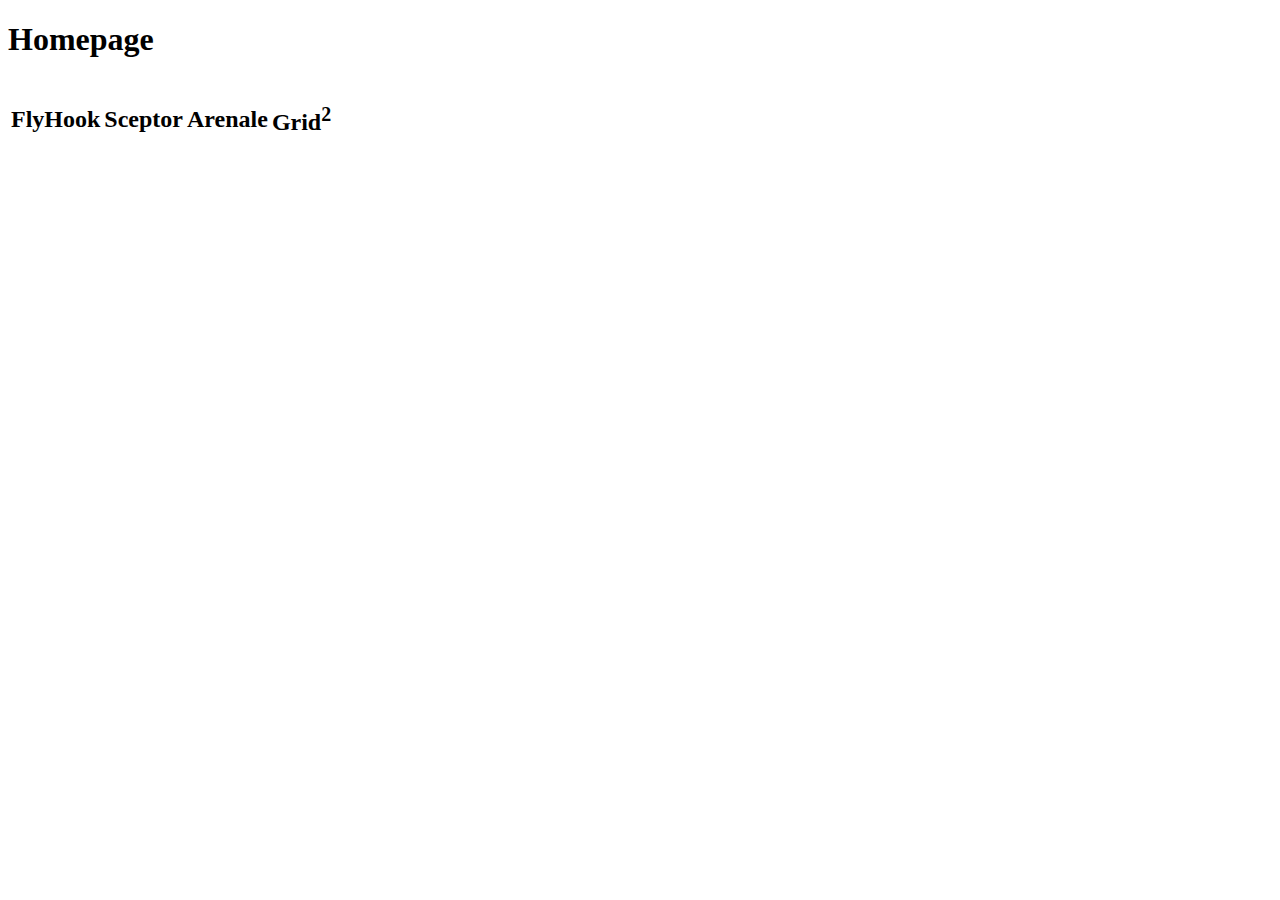
==== index.html @ a8e89d9a "renamed style.css renamed unrealtournament.png renamed index.html" ====
<!DOCTYPE html>

<html>
    <head>
        <meta charset="utf-8">
        <title>Flare Studios</title>
        <link rel="stylesheet" href="style.css">
    </head>

    <body>
        <div class="top">
            <h1>Homepage</h1>
        </div>
        
        <table class="games">
            <tr>
                <td>
                    <h2 class="game-title" id="flyhook">FlyHook</h3>
                </td>
                <td>
                    <h2 class="game-title" id="sceptor">Sceptor</h3>
                </td>
                <td>
                    <h2 class="game-title" id="arenale">Arenale</h3>
                </td>
                <td>
                    <h2 class="game-title" id="gridsquared">Grid<sup>2</sup></h2>
                </td>
            </tr>
        </table>
    </body>
</html>
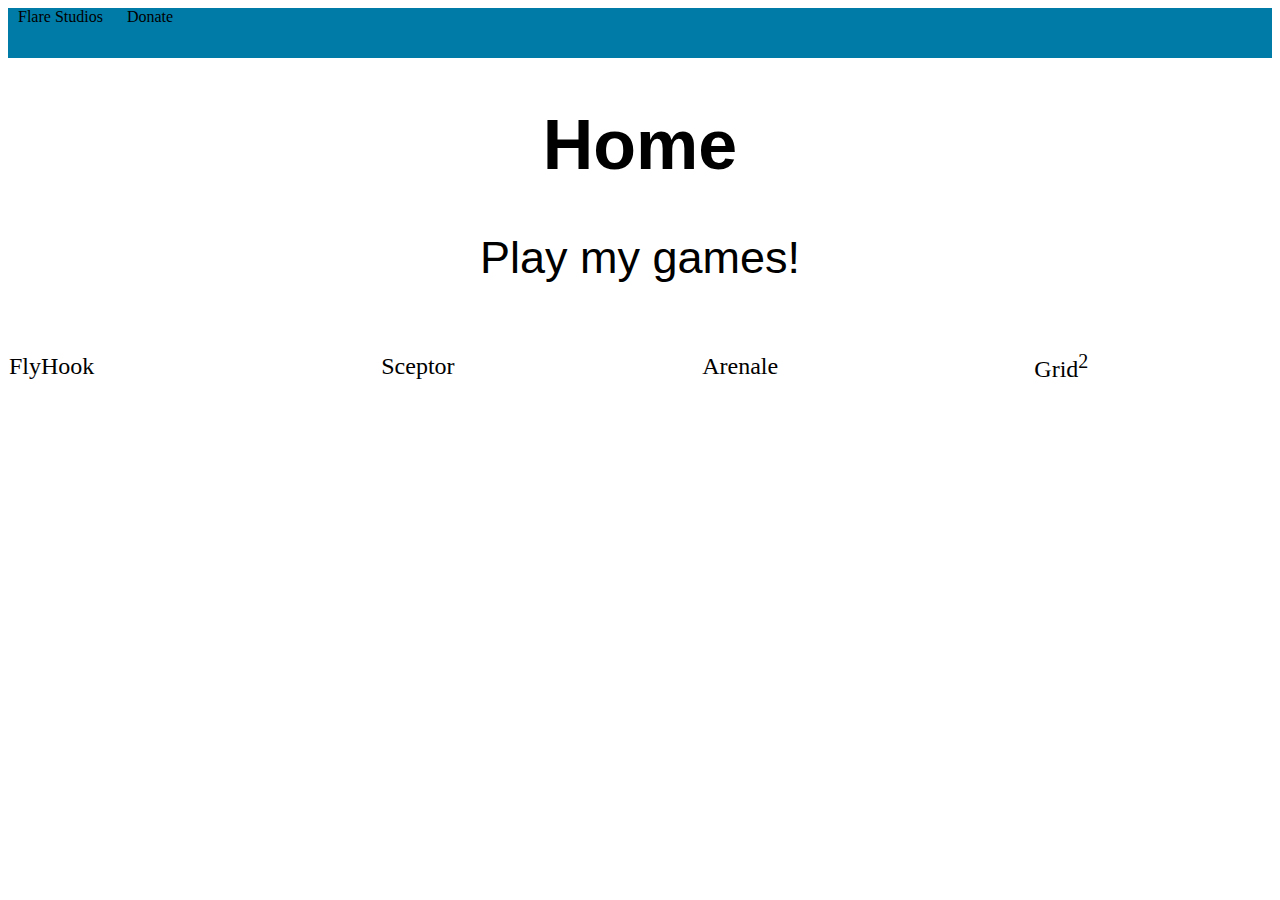
==== commit a791b99d: "update style.css commit steam.png renamed donate.html commit donate.html deleted home.html commit in" ====
--- a/index.html
+++ b/index.html
@@ -4,27 +4,33 @@
     <head>
         <meta charset="utf-8">
         <title>Flare Studios</title>
-        <link rel="stylesheet" href="style.css">
+        <link rel="stylesheet" href="assets/css/style.css">
     </head>
 
     <body>
+        <header class="bar">
+            <a href="index.html" class="nav-link">Flare Studios</a>
+            <a href="donate.html" class="nav-link">Donate</a>
+        </header>
+
         <div class="top">
-            <h1>Homepage</h1>
+            <h1>Home</h1>
+            <p>Play my games!</p>
         </div>
         
-        <table class="games">
+        <table id="games">
             <tr>
                 <td>
-                    <h2 class="game-title" id="flyhook">FlyHook</h3>
+                    <h2 class="game-title">FlyHook</h3>
                 </td>
                 <td>
-                    <h2 class="game-title" id="sceptor">Sceptor</h3>
+                    <h2 class="game-title">Sceptor</h3>
                 </td>
                 <td>
-                    <h2 class="game-title" id="arenale">Arenale</h3>
+                    <h2 class="game-title">Arenale</h3>
                 </td>
                 <td>
-                    <h2 class="game-title" id="gridsquared">Grid<sup>2</sup></h2>
+                    <h2 class="game-title">Grid<sup>2</sup></h2>
                 </td>
             </tr>
         </table>
--- a/assets/css/style.css
+++ b/assets/css/style.css
@@ -0,0 +1,46 @@
+.bar {
+    background-color: #007BA7;
+    overflow: hidden;
+    height: 50px;
+}
+
+#home-nav {
+    text-align: left;
+    color: black;
+    text-decoration: none;
+}
+
+.nav-link {
+    color: black;
+    text-decoration: none;
+    text-align: right;
+    padding: 14px 10px;
+}
+
+.top h1 {
+    text-align: center;
+    font-size: 70px;
+    font-family: -apple-system, BlinkMacSystemFont, 'Segoe UI', Roboto, 'Helvetica Neue', Arial, sans-serif;
+}
+
+.top p {
+    text-align: center;
+    font-size: 45px;
+    font-weight: normal;
+    font-family: -apple-system, BlinkMacSystemFont, 'Segoe UI', Roboto, 'Helvetica Neue', Arial, sans-serif;
+}
+
+#games {
+    border-collapse: collapse;
+    width: 100%;
+}
+
+.games td {
+    padding: 15px;
+    text-align: center;
+}
+
+.game-title {
+    font-weight: normal;
+}
+
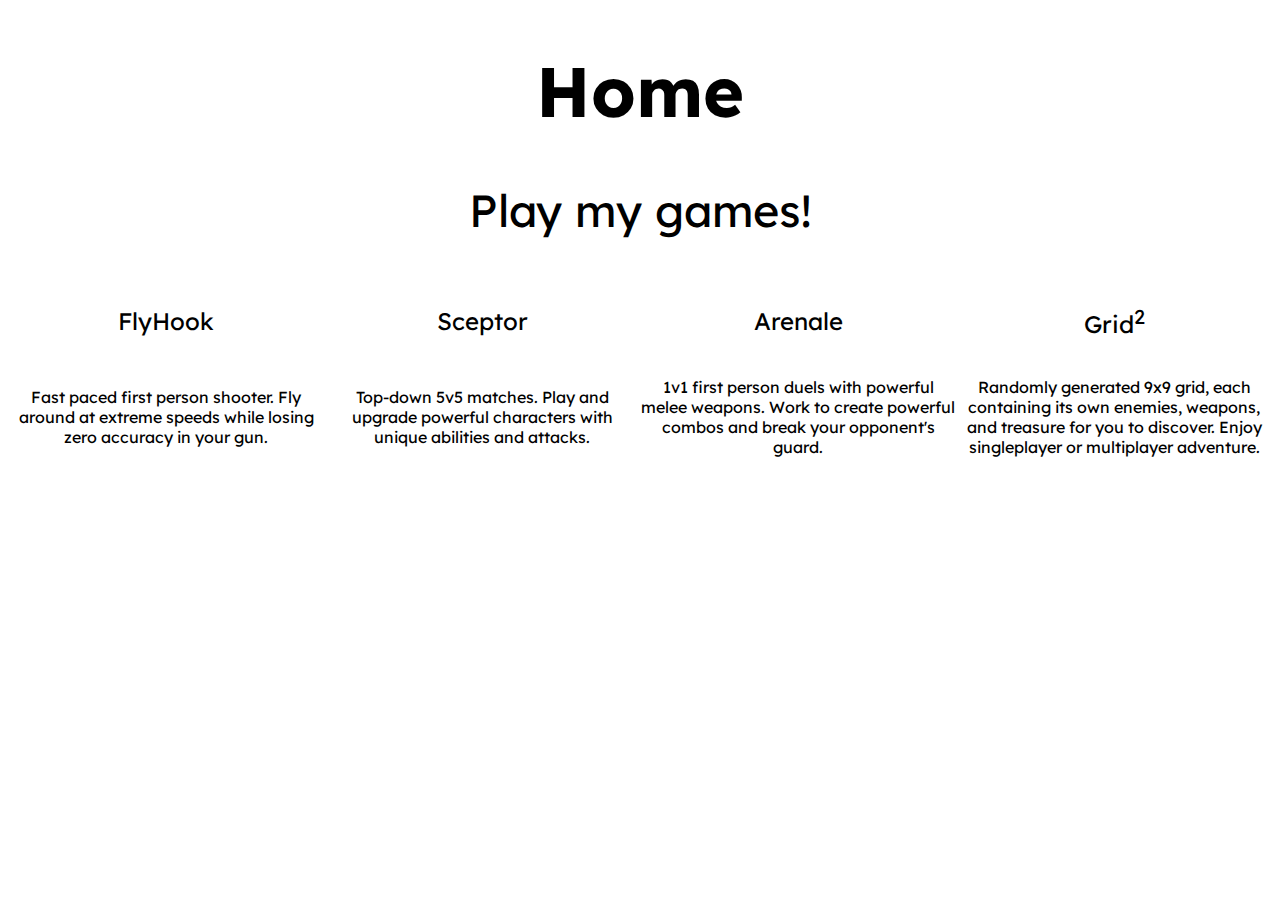
==== commit 2ecb3083: "update index.html update style.css update app.js" ====
--- a/index.html
+++ b/index.html
@@ -1,38 +1,52 @@
 <!DOCTYPE html>
-
 <html>
     <head>
         <meta charset="utf-8">
         <title>Flare Studios</title>
         <link rel="stylesheet" href="assets/css/style.css">
+        <script src="assets/js/app.js"></script>
+
+        <link rel="preconnect" href="https://fonts.googleapis.com">
+        <link rel="preconnect" href="https://fonts.gstatic.com" crossorigin>
+        <link href="https://fonts.googleapis.com/css2?family=Lexend+Deca:wght@100..900&display=swap" rel="stylesheet">
     </head>
 
     <body>
-        <header class="bar">
-            <a href="index.html" class="nav-link">Flare Studios</a>
-            <a href="donate.html" class="nav-link">Donate</a>
-        </header>
+        <div class="nav">
 
-        <div class="top">
+        </div>
+
+        <div class="home">
             <h1>Home</h1>
             <p>Play my games!</p>
         </div>
         
-        <table id="games">
-            <tr>
-                <td>
-                    <h2 class="game-title">FlyHook</h3>
-                </td>
-                <td>
-                    <h2 class="game-title">Sceptor</h3>
-                </td>
-                <td>
-                    <h2 class="game-title">Arenale</h3>
-                </td>
-                <td>
-                    <h2 class="game-title">Grid<sup>2</sup></h2>
-                </td>
-            </tr>
-        </table>
+        <div class="games-container">
+            <table id="games">
+                <tr>
+                    <td><h2 class="game-title">FlyHook</h3></td>
+                    <td><h2 class="game-title">Sceptor</h3></td>
+                    <td><h2 class="game-title">Arenale</h3></td>
+                    <td><h2 class="game-title">Grid<sup>2</sup></h2>
+                    </td>
+                </tr>
+                <tr>
+                    <td><p class="game-description">
+                        Fast paced first person shooter. Fly around at extreme speeds while losing zero accuracy in your gun.
+                    </p></td>
+                    <td><p class="game-description">
+                        Top-down 5v5 matches. Play and upgrade powerful characters with unique abilities and attacks.
+                    </p></td>
+                    <td><p class="game-description">
+                        1v1 first person duels with powerful melee weapons. 
+                        Work to create powerful combos and break your opponent's guard.
+                    </p></td>
+                    <td><p class="game-description">
+                        Randomly generated 9x9 grid, each containing its own enemies, weapons, and treasure for you to discover. 
+                        Enjoy singleplayer or multiplayer adventure.
+                    </p></td>
+                </tr>
+            </table>
+        </div>
     </body>
 </html>
--- a/assets/css/style.css
+++ b/assets/css/style.css
@@ -1,46 +1,40 @@
-.bar {
-    background-color: #007BA7;
-    overflow: hidden;
-    height: 50px;
+body {
+    font-family: 'Lexend Deca', sans-serif;
 }
 
-#home-nav {
-    text-align: left;
-    color: black;
-    text-decoration: none;
+
+.home h1 {
+    text-align: center;
+    font-size: 70px;
 }
 
-.nav-link {
-    color: black;
-    text-decoration: none;
-    text-align: right;
-    padding: 14px 10px;
-}
-
-.top h1 {
-    text-align: center;
-    font-size: 70px;
-    font-family: -apple-system, BlinkMacSystemFont, 'Segoe UI', Roboto, 'Helvetica Neue', Arial, sans-serif;
-}
-
-.top p {
+.home p {
     text-align: center;
     font-size: 45px;
     font-weight: normal;
-    font-family: -apple-system, BlinkMacSystemFont, 'Segoe UI', Roboto, 'Helvetica Neue', Arial, sans-serif;
+}
+
+.games-container {
+    text-align: center;
 }
 
 #games {
     border-collapse: collapse;
     width: 100%;
+    text-align: center;
 }
 
-.games td {
-    padding: 15px;
+#games tr {
     text-align: center;
+}
+
+#games td {
+    width: 25%;
 }
 
 .game-title {
     font-weight: normal;
+    text-align: center;
+    padding-right: 100px;
+    padding-left: 100px;
 }
-
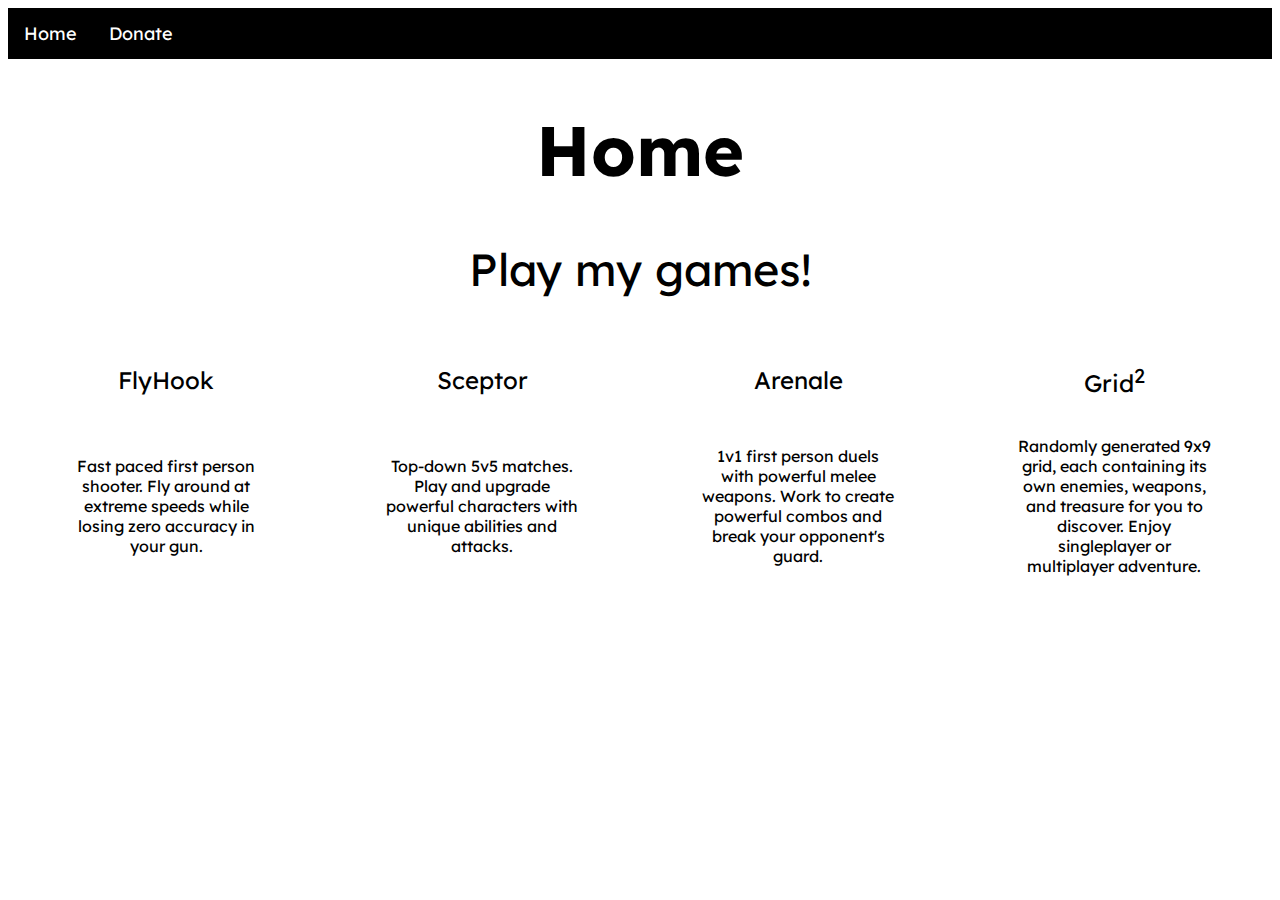
==== commit 5d24dabe: "commit about.html update index.html update style.css" ====
--- a/index.html
+++ b/index.html
@@ -2,6 +2,7 @@
 <html>
     <head>
         <meta charset="utf-8">
+        <meta name="description" content="Play the games of Flare Studios, an indie video game developer.">
         <title>Flare Studios</title>
         <link rel="stylesheet" href="assets/css/style.css">
         <script src="assets/js/app.js"></script>
@@ -13,7 +14,8 @@
 
     <body>
         <div class="nav">
-
+            <a href="index.html">Home</a>
+            <a href="donate.html">Donate</a>
         </div>
 
         <div class="home">
--- a/assets/css/style.css
+++ b/assets/css/style.css
@@ -2,7 +2,24 @@
     font-family: 'Lexend Deca', sans-serif;
 }
 
+/* Nav bar */
 
+.nav {
+    background-color: black;
+    overflow: hidden;
+    width: 100%;
+}
+
+.nav a {
+    float: left;
+    color: white;
+    text-align: center;
+    padding: 14px 16px;
+    text-decoration: none;
+    font-size: 18px;
+}
+
+/* Big Text */
 .home h1 {
     text-align: center;
     font-size: 70px;
@@ -14,6 +31,8 @@
     font-weight: normal;
 }
 
+
+/* Game Menu */
 .games-container {
     text-align: center;
 }
@@ -29,12 +48,12 @@
 }
 
 #games td {
-    width: 25%;
+    width: 24%;
+    padding-left: 60px;
+    padding-right: 60px;
 }
 
 .game-title {
     font-weight: normal;
     text-align: center;
-    padding-right: 100px;
-    padding-left: 100px;
-}
+}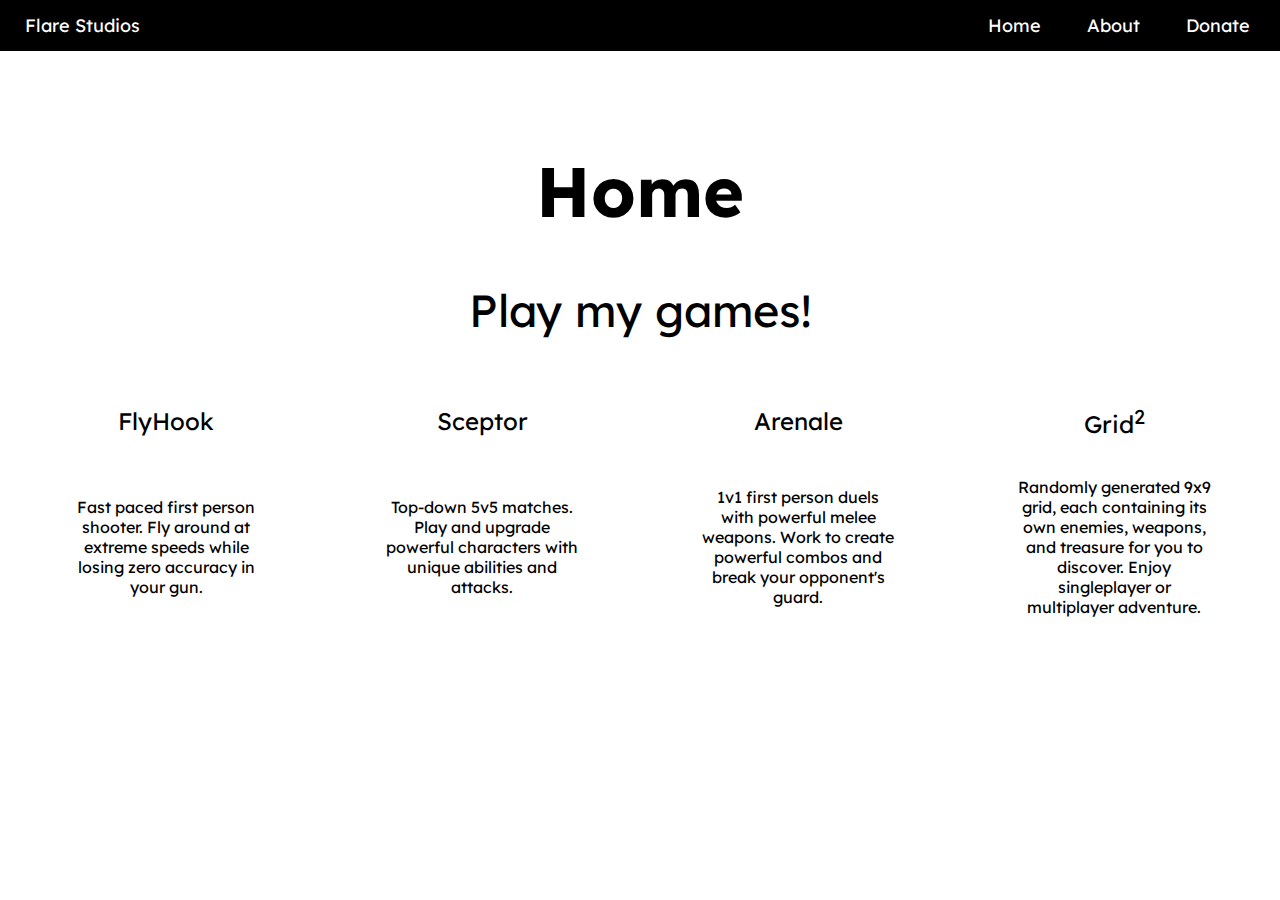
==== commit 000a2a6b: "update index.html update style.css" ====
--- a/index.html
+++ b/index.html
@@ -14,8 +14,10 @@
 
     <body>
         <div class="nav">
+            <a id="logo" href="about.html">Flare Studios</a>
+            <a href="donate.html">Donate</a>
+            <a href="about.html">About</a>
             <a href="index.html">Home</a>
-            <a href="donate.html">Donate</a>
         </div>
 
         <div class="home">
--- a/assets/css/style.css
+++ b/assets/css/style.css
@@ -3,26 +3,35 @@
 }
 
 /* Nav bar */
-
 .nav {
     background-color: black;
     overflow: hidden;
     width: 100%;
+    position: fixed;
+    top: 0;
+    left: 0;
 }
 
 .nav a {
-    float: left;
+    float: right;
     color: white;
     text-align: center;
     padding: 14px 16px;
+    padding-right: 30px;
     text-decoration: none;
     font-size: 18px;
+}
+
+.nav #logo {
+    float: left;
+    padding-left: 25px;
 }
 
 /* Big Text */
 .home h1 {
     text-align: center;
     font-size: 70px;
+    padding-top: 100px;
 }
 
 .home p {
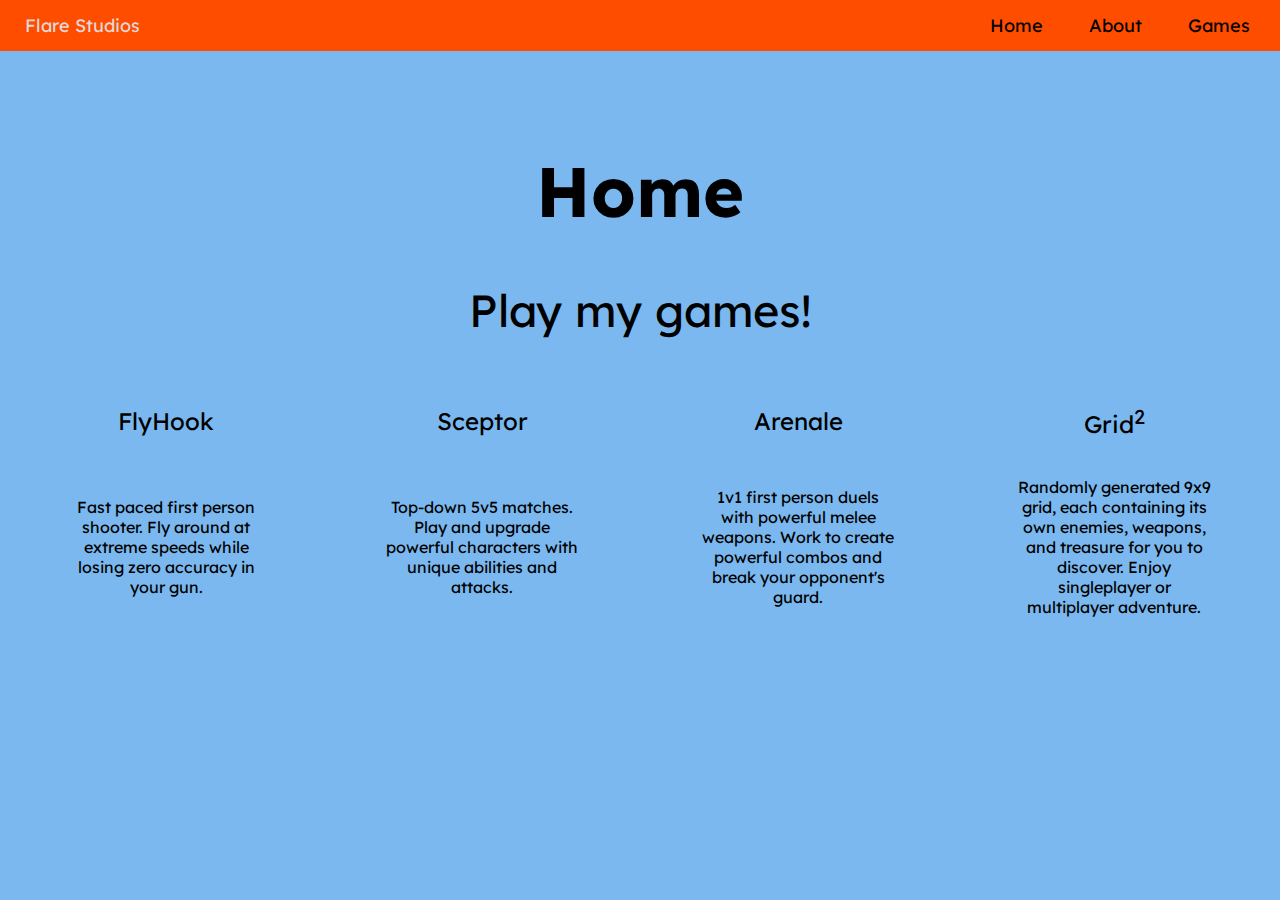
==== commit 7d268b9b: "modified style.css renames games.html modified index.html" ====
--- a/index.html
+++ b/index.html
@@ -15,7 +15,7 @@
     <body>
         <div class="nav">
             <a id="logo" href="about.html">Flare Studios</a>
-            <a href="donate.html">Donate</a>
+            <a href="games.html">Games</a>
             <a href="about.html">About</a>
             <a href="index.html">Home</a>
         </div>
--- a/assets/css/style.css
+++ b/assets/css/style.css
@@ -1,10 +1,10 @@
 body {
     font-family: 'Lexend Deca', sans-serif;
+    background-color: rgb(122, 184, 239);
 }
 
-/* Nav bar */
 .nav {
-    background-color: black;
+    background-color: #ff4d00;
     overflow: hidden;
     width: 100%;
     position: fixed;
@@ -14,7 +14,7 @@
 
 .nav a {
     float: right;
-    color: white;
+    color: black;
     text-align: center;
     padding: 14px 16px;
     padding-right: 30px;
@@ -22,12 +22,15 @@
     font-size: 18px;
 }
 
+.nav a:hover {
+    color: rgb(227, 216, 216);
+}
+
 .nav #logo {
     float: left;
     padding-left: 25px;
 }
 
-/* Big Text */
 .home h1 {
     text-align: center;
     font-size: 70px;
@@ -40,8 +43,6 @@
     font-weight: normal;
 }
 
-
-/* Game Menu */
 .games-container {
     text-align: center;
 }
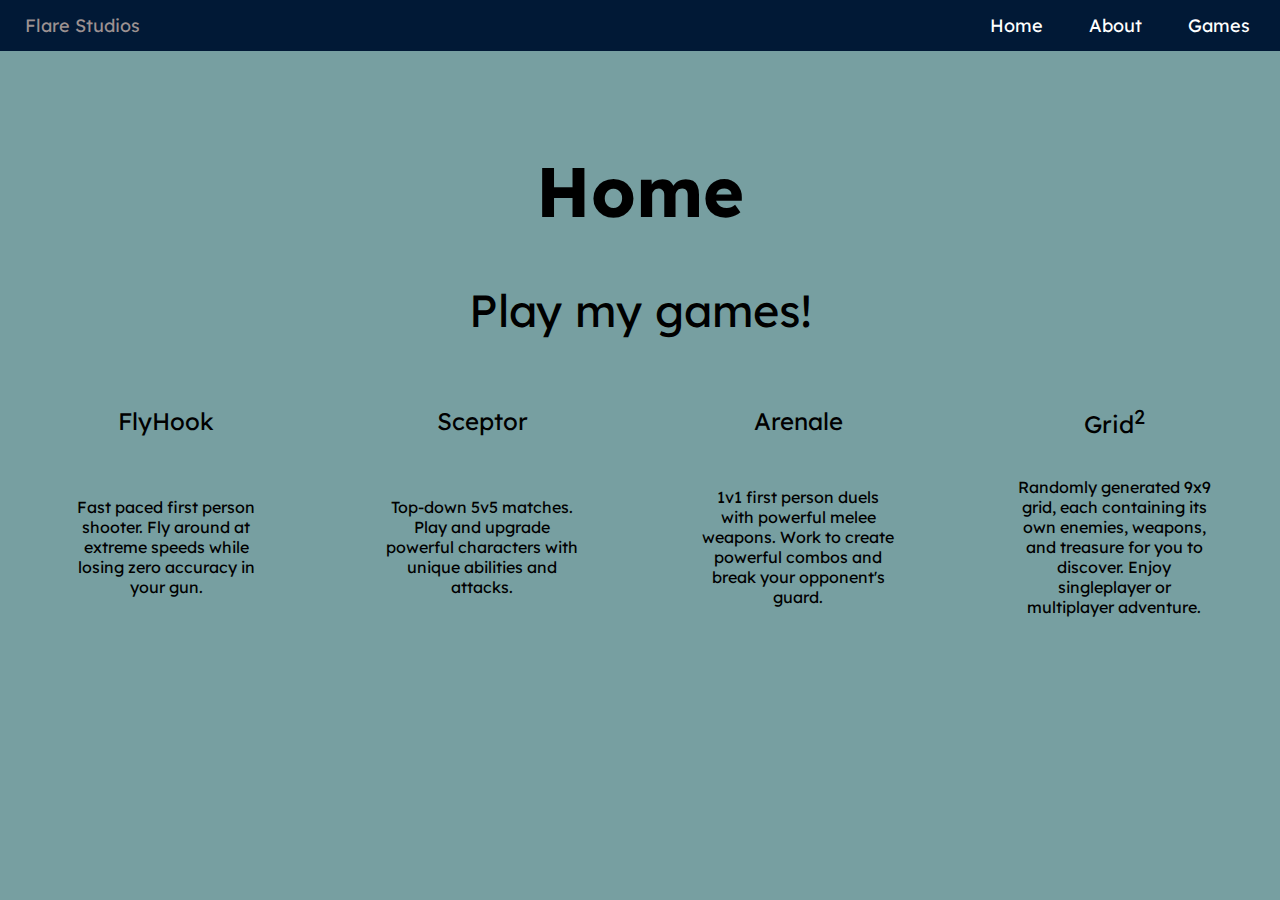
==== commit f093cf9f: "update index.html update style.css" ====
--- a/index.html
+++ b/index.html
@@ -14,7 +14,7 @@
 
     <body>
         <div class="nav">
-            <a id="logo" href="about.html">Flare Studios</a>
+            <a id="logo" href="index.html">Flare Studios</a>
             <a href="games.html">Games</a>
             <a href="about.html">About</a>
             <a href="index.html">Home</a>
@@ -32,6 +32,7 @@
                     <td><h2 class="game-title">Sceptor</h3></td>
                     <td><h2 class="game-title">Arenale</h3></td>
                     <td><h2 class="game-title">Grid<sup>2</sup></h2>
+                    <!--5th Game: Bullet Hell-->
                     </td>
                 </tr>
                 <tr>
--- a/assets/css/style.css
+++ b/assets/css/style.css
@@ -1,10 +1,11 @@
 body {
     font-family: 'Lexend Deca', sans-serif;
-    background-color: rgb(122, 184, 239);
+    background-color: #779FA1;
+    color: #000000;
 }
 
 .nav {
-    background-color: #ff4d00;
+    background-color: #011936;
     overflow: hidden;
     width: 100%;
     position: fixed;
@@ -14,7 +15,7 @@
 
 .nav a {
     float: right;
-    color: black;
+    color: #ffffff;
     text-align: center;
     padding: 14px 16px;
     padding-right: 30px;
@@ -23,7 +24,7 @@
 }
 
 .nav a:hover {
-    color: rgb(227, 216, 216);
+    color: #9c9191;
 }
 
 .nav #logo {
